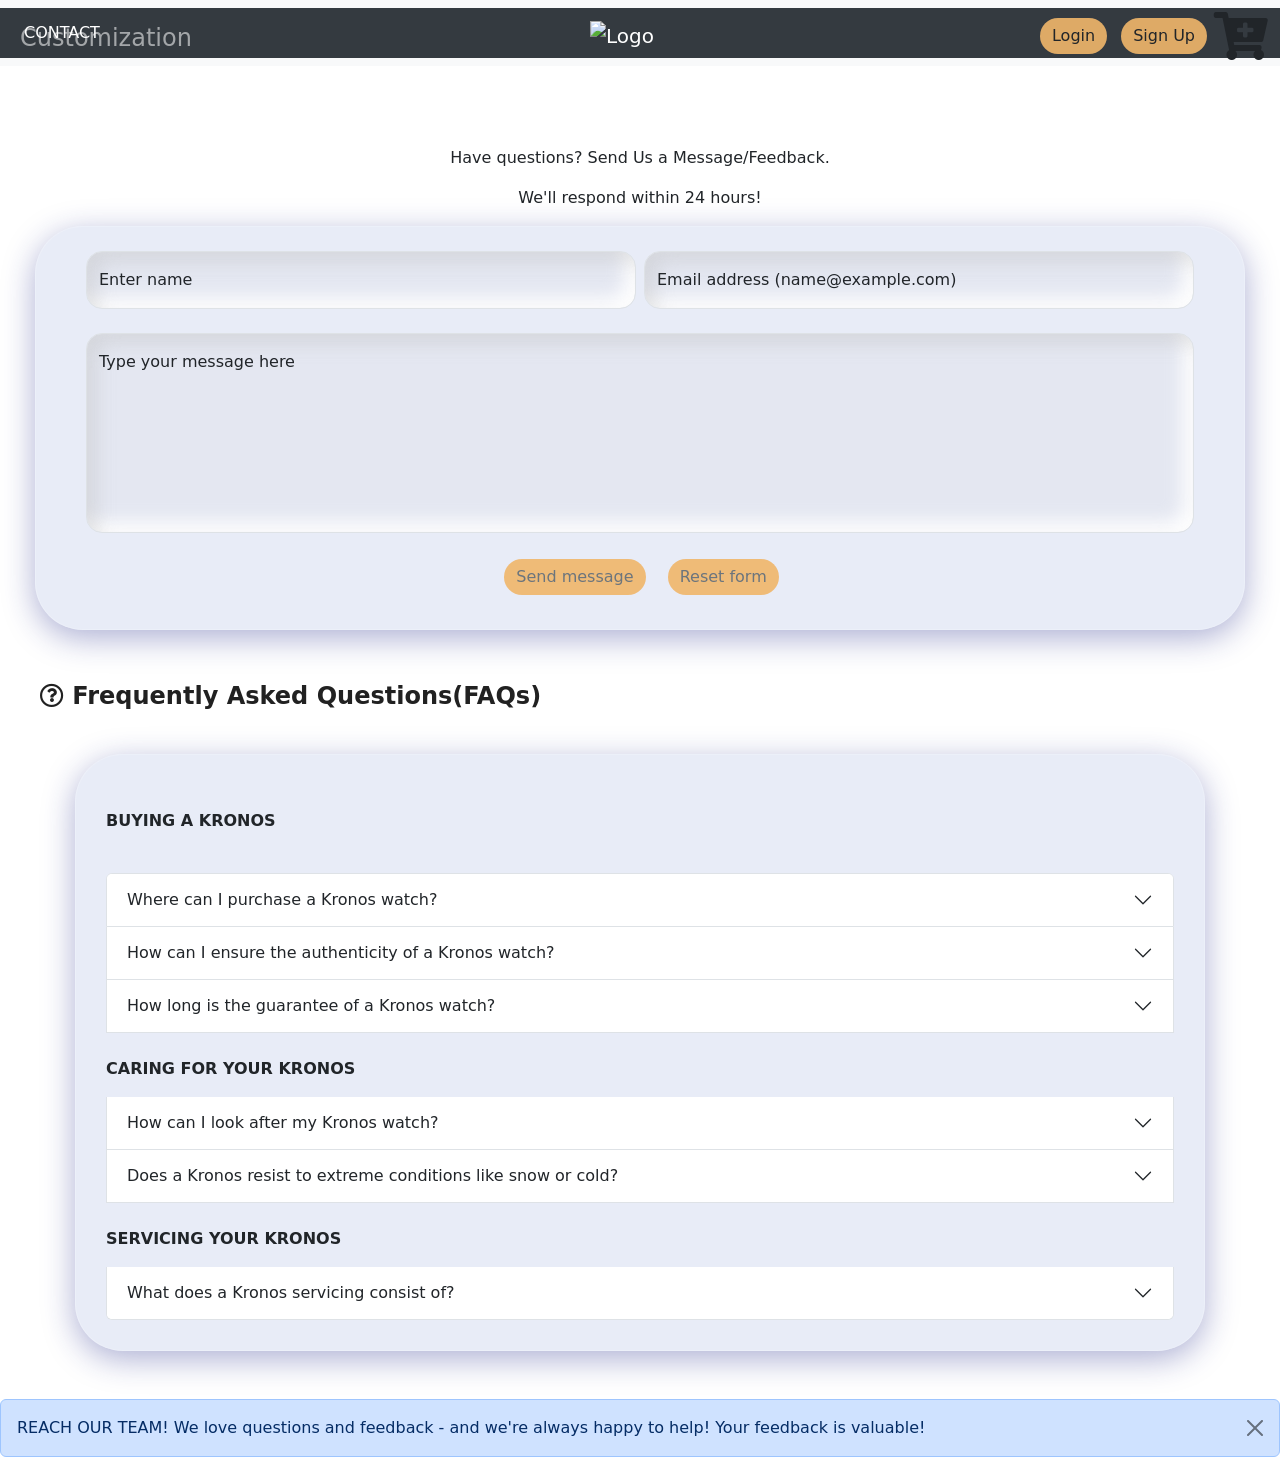
==== Customer Care Page/customer.html @ 42b0fab1 "Update customer.html" ====
<!DOCTYPE html>
<html lang="en">
<head>
    <meta charset="UTF-8">
    <meta http-equiv="X-UA-Compatible" content="IE=edge">
    <meta name="viewport" content="width=device-width, initial-scale=1.0">
    <title>Customer Care</title>
    <link rel="stylesheet" href="https://cdnjs.cloudflare.com/ajax/libs/font-awesome/5.15.2/css/all.min.css"
        integrity="sha512-HK5fgLBL+xu6dm/Ii3z4xhlSUyZgTT9tuc/hSrtw6uzJOvgRr2a9jyxxT1ely+B+xFAmJKVSTbpM/CuL7qxO8w=="
        crossorigin="anonymous" />
    <link href="https://cdn.jsdelivr.net/npm/bootstrap@5.0.2/dist/css/bootstrap.min.css" rel="stylesheet"
        integrity="sha384-EVSTQN3/azprG1Anm3QDgpJLIm9Nao0Yz1ztcQTwFspd3yD65VohhpuuCOmLASjC" crossorigin="anonymous">
    <link rel="stylesheet" href="kronos_CustomerCare_Page.css">
</head>
<body>
    <!--Navbar-->
    <nav class="navbar fixed-top navbar-expand-lg navbar-dark ">
        <div class="container-fluid">
            <!--Toggle Button-->
            <button class="navbar-toggler" type="button" data-bs-toggle="collapse"
                data-bs-target="#navbarSupportedContent" aria-controls="navbarSupportedContent" aria-expanded="false"
                aria-label="Toggle navigation">
                <span class="navbar-toggler-icon"></span>
            </button>
            <div class="collapse navbar-collapse" id="navbarSupportedContent">
                <!--Unordered list-->
                <ul class="navbar-nav me-auto mb-auto mb-lg-auto">
                    <li class="nav-item">
                        <a class="nav-link mt-1" style="font-size: 1.5rem;" aria-current="page"
                            href="#">Customization</a>
                            
                    </li>
                   
                    
                </ul>
                <a class="navbar-brand brand d-flex justify-content-center"><img
                <a class="navbar-brand brand d-flex justify-content-center" href="customer.html"><img
                        src="Images/KRONOS_logo-removebg-preview-removebg-preview.png" alt="Logo"></a>
                <!--Login-->

                <!-- Button trigger modal -->
                <button type="button" class="btn btn1" data-bs-toggle="modal" data-bs-target="#LoginModal">
                    Login
                </button>
                <!--Sign Up-->
                <!-- Button trigger modal -->
                <button type="button" class="btn btn1" data-bs-toggle="modal" data-bs-target="#SignupModal">
                    Sign Up
                </button>
                <i class="fa fa-duotone fa-cart-plus" style="font-size:3rem;"></i>
            </div>
    </nav>
    <!-- Modal -->
    <div class="modal fade" id="LoginModal" tabindex="-1" aria-labelledby="LoginModalLabel" aria-hidden="true">
        <div class="modal-dialog">
            <div class="modal-content">
                <div class="modal-header text-dark bg1">
                    <h5 class="modal-title" id="LoginModalLabel">Login</h5>
                    <button type="button" class="btn-close" data-bs-dismiss="modal" aria-label="Close"></button>
                </div>
                <div class="modal-body text-dark bg1">
                    <!--Form-->
                    <form>
                        <div class="mb-3">
                            <label for="exampleInputEmail1" class="form-label">Email
                                address</label>
                            <input type="email" class="form-control" id="exampleInputEmail1"
                                aria-describedby="emailHelp">
                            <div id="emailHelp" class="form-text">We'll never share your email
                                with anyone else.</div>
                        </div>
                        <div class="mb-3">
                            <label for="exampleInputPassword1" class="form-label">Password</label>
                            <input type="password" class="form-control" id="exampleInputPassword1">
                        </div>
                        <div class="mb-3 form-check">
                            <input type="checkbox" class="form-check-input" id="exampleCheck1">
                            <label class="form-check-label" for="exampleCheck1">Check me
                                out</label>
                        </div>
                        <button type="submit" class="btn btn-primary" data-bs-dismiss="modal">Submit</button>
                    </form>
                </div>
                <div class="modal-footer text-dark bg1">
                    <button type="button" class="btn btn-secondary" data-bs-dismiss="modal">Close</button>
                </div>
            </div>
        </div>
    </div>
    </div>
    <!-- Modal -->
    <div class="modal fade" id="SignupModal" tabindex="-1" aria-labelledby="SignupModalLabel" aria-hidden="true">
        <div class="modal-dialog">
            <div class="modal-content">
                <div class="modal-header text-dark bg1">
                    <h5 class="modal-title" id="SignupModalLabel">Sign Up</h5>
                    <button type="button" class="btn-close" data-bs-dismiss="modal" aria-label="Close"></button>
                </div>
                <div class="modal-body text-dark bg1">
                    <form>
                        <div class="mb-3">
                            <label for="exampleInputEmail1" class="form-label">Email
                                address</label>
                            <input type="email" class="form-control" id="exampleInputEmail2"
                                aria-describedby="emailHelp">
                            <div id="emailHelp2" class="form-text">We'll never share your email
                                with anyone else.</div>
                        </div>
                        <div class="mb-3">
                            <label for="exampleInputPassword1" class="form-label">Password</label>
                            <input type="password" class="form-control" id="exampleInputPassword2">
                        </div>
                        <div class="mb-3">
                            <label for="exampleInputPassword1" class="form-label">Confirm
                                Password</label>
                            <input type="password" class="form-control" id="exampleInputPassword3">
                        </div>
                        <button type="submit" class="btn btn-primary" data-bs-dismiss="modal">Submit</button>
                    </form>
                </div>
                <div class="modal-footer text-dark bg1">
                    <button type="button" class="btn btn-secondary" data-bs-dismiss="modal">Close</button>
                </div>
            </div>
        </div>
    </div>
    </div>
    <!--CONTACT NAVBAR-->
     <nav class="navbar navbar-expand-lg navbar-light bg-light">
        <div class="container-fluid" style="background-color: #343A40; height: 50px;">
            <span style="color: white; margin-left: 12px;">CONTACT</span>
            <button class="navbar-toggler" type="button" data-bs-toggle="collapse"
                data-bs-target="#navbarSupportedContent" aria-controls="navbarSupportedContent" aria-expanded="false"
                aria-label="Toggle navigation">
                <span class="navbar-toggler-icon"></span>
            </button>
        </div>
    </nav> 
    <!--Paragraph-->
    <div class="main1" style="text-align: center;">
        <p>Have questions? Send Us a Message/Feedback.</p>
        <p> We'll respond within 24 hours!</p>
    </div>
    <!--FORM-->
    <div class="container1"><br>
        <form style="text-align: center;">
            <div class="main2" style="margin-left: 50px; margin-right: 50px;">
                <div class="row g-2">
                    <div class="col-md">
                        <div class="form-floating">
                            <input type="email" class="form-control" id="floatingInputGrid"
                                placeholder="name@example.com">
                            <label for="floatingInputGrid">Enter name</label>
                        </div>
                    </div>
                    <div class="col-md">
                        <div class="form-floating">
                            <input type="email" class="form-control" id="floatingInputGrid"
                                placeholder="name@example.com">
                            <label for="floatingInputGrid">Email address (name@example.com)</label>
                        </div>
                    </div>
                </div><br>
                <div class="mb-3">
                    <div class="form-floating">
                        <input type="email" class="form-control" id="floatingInputGrid" placeholder="name@example.com"
                            style="height: 200px;">
                        <label for="floatingInputGrid">Type your message here</label>
                    </div>
                </div>
            </div>
            <!--Send Message Button-->
            <button type="submit" class="btn  btn-outline-secondary" style="margin: 10px;">
                Send message
            </button>
            <!--Reset Form Button-->
            <button type="reset" class="btn btn-outline-secondary">
                Reset form
            </button>
        </form><br>
    </div><br><br>
    <!--FAQs Accordian-->
    <div class="accordion accordion-flush" id="accordionFlushExample" style="margin-left:40px; margin-right: 40px;">
        <p style="font-size:x-large; color: #212121;"><b><i class="far fa-question-circle"></i> Frequently Asked
                Questions(FAQs)</b></p><br>
        <div class="container2" style="padding: 30px;"><br>
            <p><b>BUYING A KRONOS</b></p><br>
            <!--1st-->
            <div class="accordion-item">
                <h2 class="accordion-header" id="flush-headingOne">
                    <button class="accordion-button collapsed" type="button" data-bs-toggle="collapse"
                        data-bs-target="#flush-collapseOne" aria-expanded="false" aria-controls="flush-collapseOne">
                        Where can I purchase a Kronos watch?
                    </button>
                </h2>
                <div id="flush-collapseOne" class="accordion-collapse collapse" aria-labelledby="flush-headingOne"
                    data-bs-parent="#accordionFlushExample">
                    <div class="accordion-body">New and genuine Kronos watches are exclusively sold by Official Kronos
                        Retailers, who warrant the authenticity of your Kronos and ensure its international five-year
                        guarantee.</div>
                </div>
            </div>
            <!--2nd-->
            <div class="accordion-item">
                <h2 class="accordion-header" id="flush-headingTwo">
                    <button class="accordion-button collapsed" type="button" data-bs-toggle="collapse"
                        data-bs-target="#flush-collapseTwo" aria-expanded="false" aria-controls="flush-collapseTwo">
                        How can I ensure the authenticity of a Kronos watch?
                    </button>
                </h2>
                <div id="flush-collapseTwo" class="accordion-collapse collapse" aria-labelledby="flush-headingTwo"
                    data-bs-parent="#accordionFlushExample">
                    <div class="accordion-body">Kronos watches should be only purchased from Official Kronos Retailers,
                        who
                        are authorized to sell and maintain Kronos watches. With the necessary skill, training, know-how
                        and
                        special equipment on site, they guarantee the authenticity of each and every part of your Rolex,
                        and
                        can ensure its reliability over time.</div>
                </div>
            </div>
            <!--3rd-->
            <div class="accordion-item">
                <h2 class="accordion-header" id="flush-headingThree">
                    <button class="accordion-button collapsed" type="button" data-bs-toggle="collapse"
                        data-bs-target="#flush-collapseThree" aria-expanded="false" aria-controls="flush-collapseThree">
                        How long is the guarantee of a Kronos watch?
                    </button>
                </h2>
                <div id="flush-collapseThree" class="accordion-collapse collapse" aria-labelledby="flush-headingThree"
                    data-bs-parent="#accordionFlushExample">
                    <div class="accordion-body">All new Kronos watches have an international five-year guarantee that
                        will
                        be completed and dated by your Official Kronos Retailer at the time of purchase and registered
                        with
                        Kronos.</div>
                </div>
            </div><br>
            <p><b>CARING FOR YOUR KRONOS</b></p>
            <!--4th-->
            <div class="accordion-item">
                <h2 class="accordion-header" id="flush-headingFour">
                    <button class="accordion-button collapsed" type="button" data-bs-toggle="collapse"
                        data-bs-target="#flush-collapseFour" aria-expanded="false" aria-controls="flush-collapseFour">
                        How can I look after my Kronos watch?
                    </button>
                </h2>
                <div id="flush-collapseFour" class="accordion-collapse collapse" aria-labelledby="flush-headingFour"
                    data-bs-parent="#accordionFlushExample">
                    <div class="accordion-body">You can help preserve its lustre by cleaning it occasionally with a
                        microfiber cloth. You can also wash the case and bracelet (except leather straps) from time to
                        time
                        using soapy water and a soft brush. After wearing your watch in the sea, it is important to
                        rinse it
                        with fresh water to remove any salt and sand deposits. Before cleaning your watch, always ensure
                        that the winding crown is screwed down properly against the case to guarantee waterproofness.
                    </div>
                </div>
            </div>
            <!--5th-->
            <div class="accordion-item">
                <h2 class="accordion-header" id="flush-headingFive">
                    <button class="accordion-button collapsed" type="button" data-bs-toggle="collapse"
                        data-bs-target="#flush-collapseFive" aria-expanded="false" aria-controls="flush-collapseFive">
                        Does a Kronos resist to extreme conditions like snow or cold?
                    </button>
                </h2>
                <div id="flush-collapseFive" class="accordion-collapse collapse" aria-labelledby="flush-headingFive"
                    data-bs-parent="#accordionFlushExample">
                    <div class="accordion-body">Kronos watches have proved themselves from the start in the most extreme
                        conditions imaginable – from the depths of the deepest oceans to the summits of the highest
                        mountains,
                        in the air and on the race track. Moreover, to ensure that all Rolex watches can live up to
                        these
                        high
                        expectations, every single one is tested to extremes before it is allowed to leave the Rolex
                        site.
                    </div>
                </div>
            </div><br>
            <p><b>SERVICING YOUR KRONOS</b></p>
            <!--6th-->
            <div class="accordion-item">
                <h2 class="accordion-header" id="flush-headingSix">
                    <button class="accordion-button collapsed" type="button" data-bs-toggle="collapse"
                        data-bs-target="#flush-collapseSix" aria-expanded="false" aria-controls="flush-collapseSix">
                        What does a Kronos servicing consist of?
                    </button>
                </h2>
                <div id="flush-collapseSix" class="accordion-collapse collapse" aria-labelledby="flush-headingSix"
                    data-bs-parent="#accordionFlushExample">
                    <div class="accordion-body">When your watch is serviced by Kronos, the watch is completely
                        dismantled
                        and
                        all of its components are ultrasonically cleaned. Each individual component is closely examined
                        and
                        those that no longer meet Kronos's functional and aesthetic specifications are replaced with
                        genuine
                        Kronos parts. The movement is carefully lubricated then electronically tested to guarantee its
                        timing
                        accuracy; the case and the metal bracelet are meticulously refinished to restore their lustre.
                        Your
                        Kronos then undergoes a series of rigorous technical tests and checks to guarantee its
                        waterproofness,
                        power reserve and precision. After a complete Kronos service, your watch is covered by a service
                        guarantee.</div>
                </div>
            </div>
        </div>
    </div><br><br>
    <!--Alert-->
    <div class="alert alert-primary alert-dismissible fade show" role="alert">
        REACH OUR TEAM! We love questions and feedback - and we're always happy to help! Your feedback is valuable!
        <button type="button" class="btn-close" data-bs-dismiss="alert" aria-label="Close"></button>
    </div>
    <script src="https://cdn.jsdelivr.net/npm/bootstrap@5.0.2/dist/js/bootstrap.bundle.min.js"
        integrity="sha384-MrcW6ZMFYlzcLA8Nl+NtUVF0sA7MsXsP1UyJoMp4YLEuNSfAP+JcXn/tWtIaxVXM"
        crossorigin="anonymous"></script>
</body>
</html>
---- Customer Care Page/kronos_CustomerCare_Page.css ----
.navbar{
    background-color: transparent;
}
.navbar:hover{
    background-color: rgba(187, 182, 182, 0.582);
}
.main1{
    margin-top: 5rem;
}
.brand{
    position: absolute;
    left: 50%;
    margin-left: -50px !important;
    display: block;
}

.container1,.container2{
    background: rgba(105, 127, 199, 0.15);
box-shadow: 0 8px 32px 0 rgba( 31, 38, 135, 0.37 );
backdrop-filter: blur( 4.0px );
-webkit-backdrop-filter: blur( 4.0px );
border-radius: 3rem;
border: 1px solid rgba( 255, 255, 255, 0.18 );
margin-right: 35px;
    margin-left: 35px;
}
.form-control{
    border-radius: 1rem;
background: #e2e6eea8;
box-shadow: inset 10px 10px 18px #b5b5b557,
            inset -10px -10px 18px #ffffff;
}
.btn {
    margin: 7px;
    border: none;
    border-radius: 100px;
    background-color:rgba(240, 182, 106, 0.911) ;
}
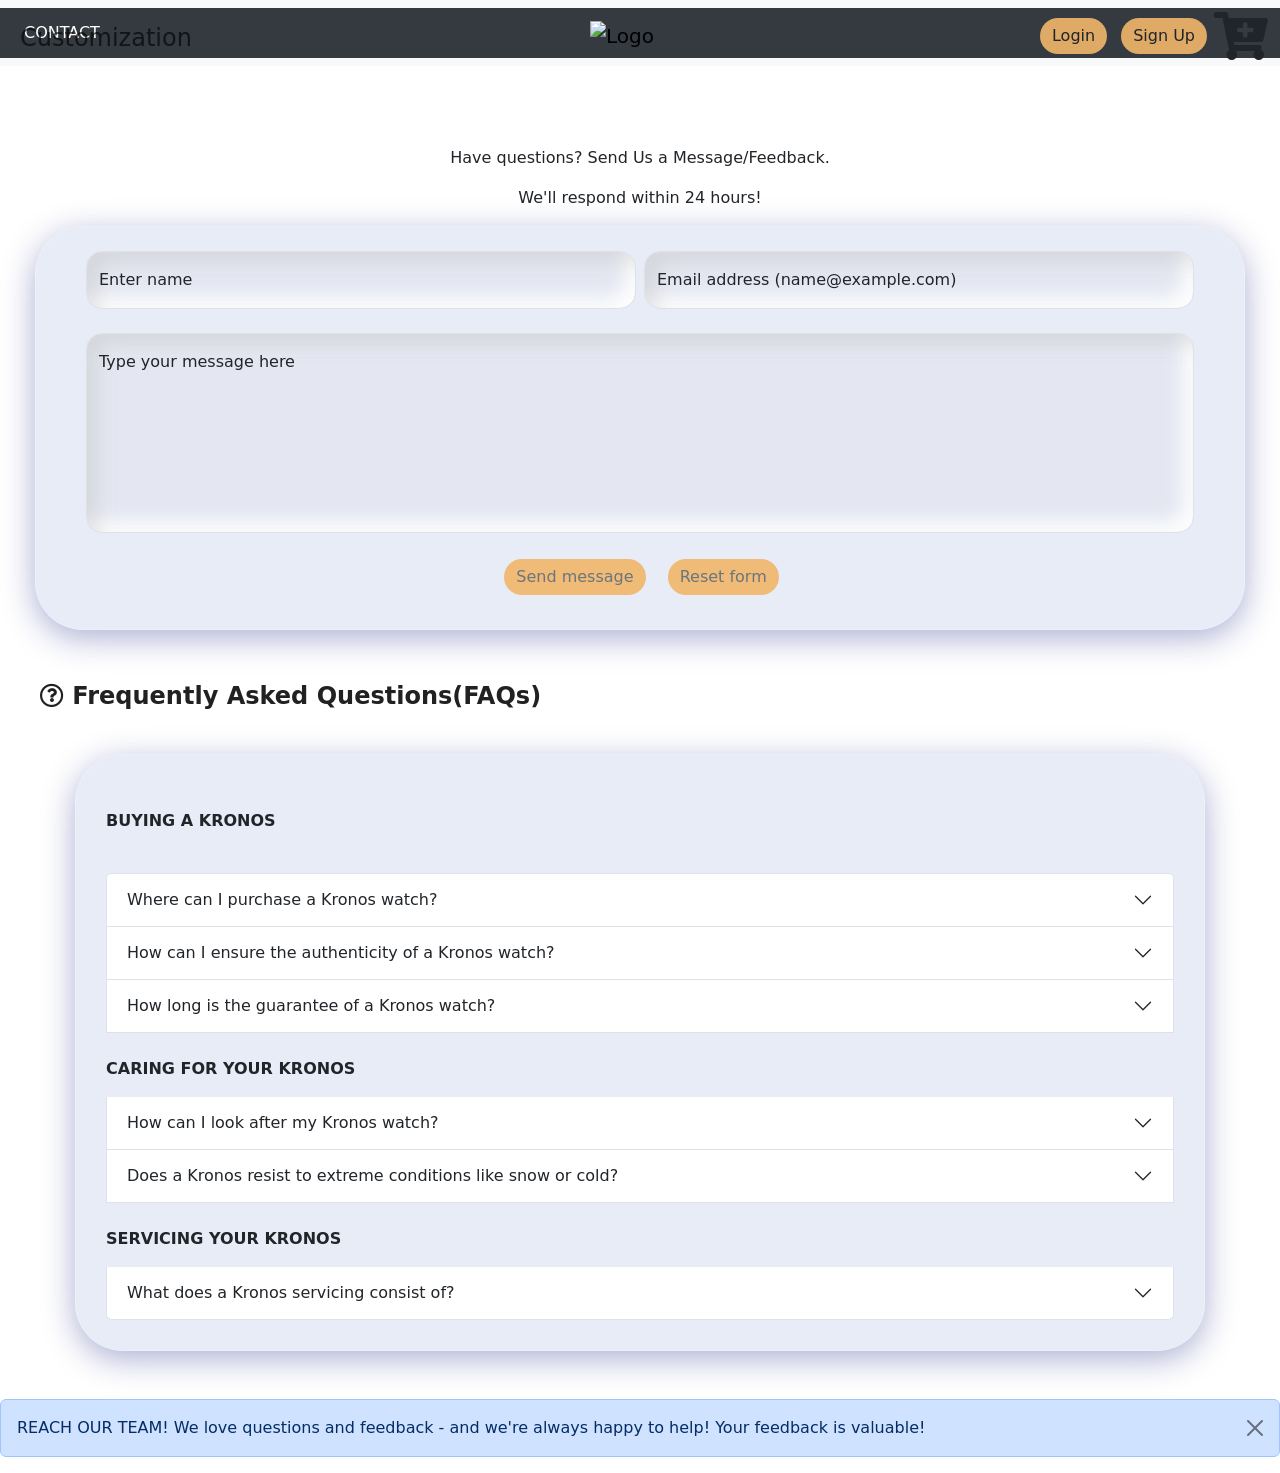
==== commit b53822e0: "Update customer.html" ====
--- a/Customer Care Page/customer.html
+++ b/Customer Care Page/customer.html
@@ -14,7 +14,7 @@
 </head>
 <body>
     <!--Navbar-->
-    <nav class="navbar fixed-top navbar-expand-lg navbar-dark ">
+    <nav class="navbar fixed-top navbar-expand-lg navbar-light ">
         <div class="container-fluid">
             <!--Toggle Button-->
             <button class="navbar-toggler" type="button" data-bs-toggle="collapse"
@@ -34,7 +34,8 @@
                     
                 </ul>
                 <a class="navbar-brand brand d-flex justify-content-center"><img
-                <a class="navbar-brand brand d-flex justify-content-center" href="customer.html"><img
+                 <a class="navbar-brand brand d-flex justify-content-center" href="customer.html"><img
+                                                                                                                                              
                         src="Images/KRONOS_logo-removebg-preview-removebg-preview.png" alt="Logo"></a>
                 <!--Login-->
 
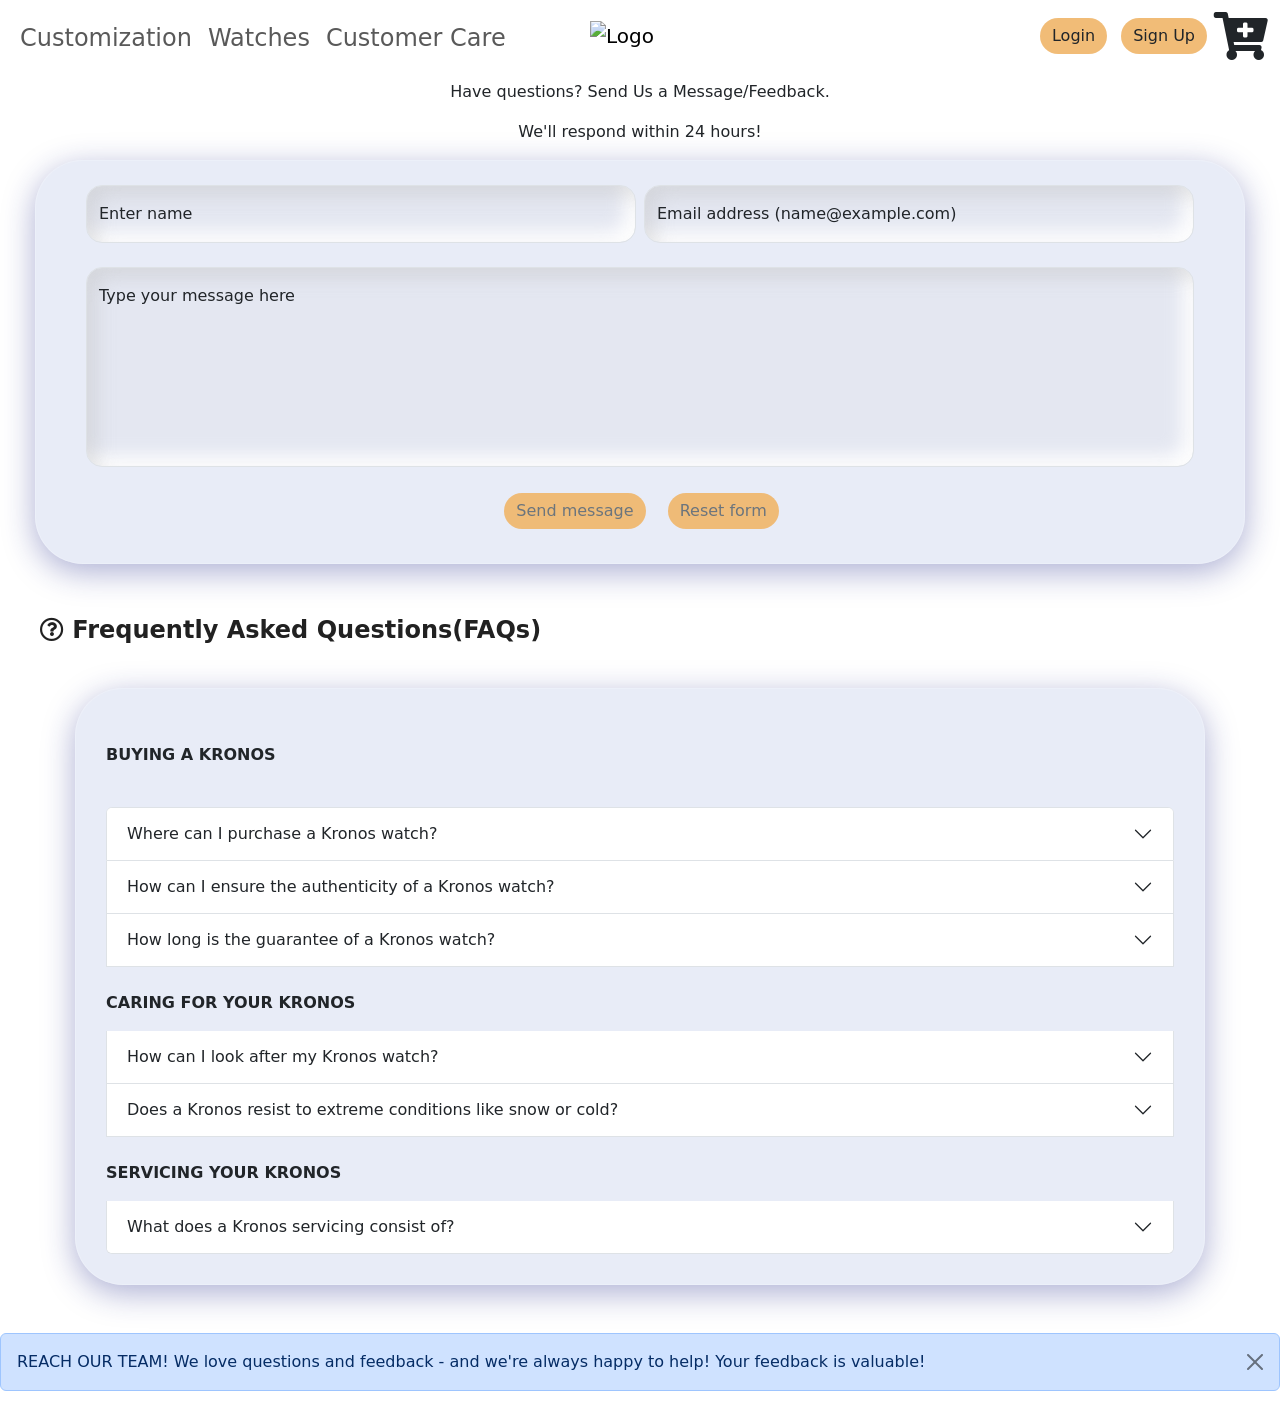
==== commit 21c22aa0: "Update customer.html" ====
--- a/Customer Care Page/customer.html
+++ b/Customer Care Page/customer.html
@@ -1,10 +1,12 @@
 <!DOCTYPE html>
 <html lang="en">
+
 <head>
     <meta charset="UTF-8">
     <meta http-equiv="X-UA-Compatible" content="IE=edge">
     <meta name="viewport" content="width=device-width, initial-scale=1.0">
     <title>Customer Care</title>
+
     <link rel="stylesheet" href="https://cdnjs.cloudflare.com/ajax/libs/font-awesome/5.15.2/css/all.min.css"
         integrity="sha512-HK5fgLBL+xu6dm/Ii3z4xhlSUyZgTT9tuc/hSrtw6uzJOvgRr2a9jyxxT1ely+B+xFAmJKVSTbpM/CuL7qxO8w=="
         crossorigin="anonymous" />
@@ -12,10 +14,12 @@
         integrity="sha384-EVSTQN3/azprG1Anm3QDgpJLIm9Nao0Yz1ztcQTwFspd3yD65VohhpuuCOmLASjC" crossorigin="anonymous">
     <link rel="stylesheet" href="kronos_CustomerCare_Page.css">
 </head>
+
 <body>
     <!--Navbar-->
     <nav class="navbar fixed-top navbar-expand-lg navbar-light ">
         <div class="container-fluid">
+
             <!--Toggle Button-->
             <button class="navbar-toggler" type="button" data-bs-toggle="collapse"
                 data-bs-target="#navbarSupportedContent" aria-controls="navbarSupportedContent" aria-expanded="false"
@@ -27,30 +31,41 @@
                 <ul class="navbar-nav me-auto mb-auto mb-lg-auto">
                     <li class="nav-item">
                         <a class="nav-link mt-1" style="font-size: 1.5rem;" aria-current="page"
-                            href="#">Customization</a>
-                            
+                            href="../Customizations Page/Customizations.html">Customization</a>
                     </li>
-                   
-                    
+                    <li class="nav-item">
+                        <a class="nav-link mt-1" style="font-size: 1.5rem;" aria-current="page" href="../Watches Page/Watches_Page.html">Watches</a>
+                    </li>
+                    <li class="nav-item">
+                        <a class="nav-link mt-1" style="font-size: 1.5rem;" aria-current="page"
+                            href="customer.html">Customer Care</a>
+                    </li>
                 </ul>
-                <a class="navbar-brand brand d-flex justify-content-center"><img
-                 <a class="navbar-brand brand d-flex justify-content-center" href="customer.html"><img
-                                                                                                                                              
-                        src="Images/KRONOS_logo-removebg-preview-removebg-preview.png" alt="Logo"></a>
+                <a class="navbar-brand brand d-flex justify-content-center" href="../index.html"><img
+                        src="Images\KRONOS_logo-removebg-preview-removebg-preview.png" alt="Logo" /></a>
                 <!--Login-->
 
                 <!-- Button trigger modal -->
                 <button type="button" class="btn btn1" data-bs-toggle="modal" data-bs-target="#LoginModal">
                     Login
                 </button>
+
+
+
                 <!--Sign Up-->
+
                 <!-- Button trigger modal -->
                 <button type="button" class="btn btn1" data-bs-toggle="modal" data-bs-target="#SignupModal">
                     Sign Up
                 </button>
+
+
+
+
                 <i class="fa fa-duotone fa-cart-plus" style="font-size:3rem;"></i>
             </div>
     </nav>
+
     <!-- Modal -->
     <div class="modal fade" id="LoginModal" tabindex="-1" aria-labelledby="LoginModalLabel" aria-hidden="true">
         <div class="modal-dialog">
@@ -89,6 +104,7 @@
         </div>
     </div>
     </div>
+
     <!-- Modal -->
     <div class="modal fade" id="SignupModal" tabindex="-1" aria-labelledby="SignupModalLabel" aria-hidden="true">
         <div class="modal-dialog">
@@ -126,8 +142,9 @@
         </div>
     </div>
     </div>
+
     <!--CONTACT NAVBAR-->
-     <nav class="navbar navbar-expand-lg navbar-light bg-light">
+    <!-- <nav class="navbar navbar-expand-lg navbar-light bg-light">
         <div class="container-fluid" style="background-color: #343A40; height: 50px;">
             <span style="color: white; margin-left: 12px;">CONTACT</span>
             <button class="navbar-toggler" type="button" data-bs-toggle="collapse"
@@ -136,17 +153,21 @@
                 <span class="navbar-toggler-icon"></span>
             </button>
         </div>
-    </nav> 
+    </nav> -->
+
     <!--Paragraph-->
     <div class="main1" style="text-align: center;">
         <p>Have questions? Send Us a Message/Feedback.</p>
         <p> We'll respond within 24 hours!</p>
     </div>
+
     <!--FORM-->
     <div class="container1"><br>
         <form style="text-align: center;">
             <div class="main2" style="margin-left: 50px; margin-right: 50px;">
+
                 <div class="row g-2">
+
                     <div class="col-md">
                         <div class="form-floating">
                             <input type="email" class="form-control" id="floatingInputGrid"
@@ -154,6 +175,7 @@
                             <label for="floatingInputGrid">Enter name</label>
                         </div>
                     </div>
+
                     <div class="col-md">
                         <div class="form-floating">
                             <input type="email" class="form-control" id="floatingInputGrid"
@@ -164,28 +186,34 @@
                 </div><br>
                 <div class="mb-3">
                     <div class="form-floating">
+
                         <input type="email" class="form-control" id="floatingInputGrid" placeholder="name@example.com"
                             style="height: 200px;">
                         <label for="floatingInputGrid">Type your message here</label>
                     </div>
                 </div>
             </div>
+
             <!--Send Message Button-->
             <button type="submit" class="btn  btn-outline-secondary" style="margin: 10px;">
                 Send message
             </button>
+
             <!--Reset Form Button-->
             <button type="reset" class="btn btn-outline-secondary">
                 Reset form
             </button>
         </form><br>
     </div><br><br>
+
     <!--FAQs Accordian-->
     <div class="accordion accordion-flush" id="accordionFlushExample" style="margin-left:40px; margin-right: 40px;">
+
         <p style="font-size:x-large; color: #212121;"><b><i class="far fa-question-circle"></i> Frequently Asked
                 Questions(FAQs)</b></p><br>
         <div class="container2" style="padding: 30px;"><br>
             <p><b>BUYING A KRONOS</b></p><br>
+
             <!--1st-->
             <div class="accordion-item">
                 <h2 class="accordion-header" id="flush-headingOne">
@@ -201,6 +229,7 @@
                         guarantee.</div>
                 </div>
             </div>
+
             <!--2nd-->
             <div class="accordion-item">
                 <h2 class="accordion-header" id="flush-headingTwo">
@@ -220,6 +249,7 @@
                         can ensure its reliability over time.</div>
                 </div>
             </div>
+
             <!--3rd-->
             <div class="accordion-item">
                 <h2 class="accordion-header" id="flush-headingThree">
@@ -237,7 +267,9 @@
                         Kronos.</div>
                 </div>
             </div><br>
+
             <p><b>CARING FOR YOUR KRONOS</b></p>
+
             <!--4th-->
             <div class="accordion-item">
                 <h2 class="accordion-header" id="flush-headingFour">
@@ -258,7 +290,9 @@
                     </div>
                 </div>
             </div>
+
             <!--5th-->
+
             <div class="accordion-item">
                 <h2 class="accordion-header" id="flush-headingFive">
                     <button class="accordion-button collapsed" type="button" data-bs-toggle="collapse"
@@ -279,8 +313,11 @@
                     </div>
                 </div>
             </div><br>
+
             <p><b>SERVICING YOUR KRONOS</b></p>
+
             <!--6th-->
+
             <div class="accordion-item">
                 <h2 class="accordion-header" id="flush-headingSix">
                     <button class="accordion-button collapsed" type="button" data-bs-toggle="collapse"
@@ -309,13 +346,16 @@
             </div>
         </div>
     </div><br><br>
+
     <!--Alert-->
     <div class="alert alert-primary alert-dismissible fade show" role="alert">
         REACH OUR TEAM! We love questions and feedback - and we're always happy to help! Your feedback is valuable!
         <button type="button" class="btn-close" data-bs-dismiss="alert" aria-label="Close"></button>
     </div>
+
     <script src="https://cdn.jsdelivr.net/npm/bootstrap@5.0.2/dist/js/bootstrap.bundle.min.js"
         integrity="sha384-MrcW6ZMFYlzcLA8Nl+NtUVF0sA7MsXsP1UyJoMp4YLEuNSfAP+JcXn/tWtIaxVXM"
         crossorigin="anonymous"></script>
 </body>
+
 </html>
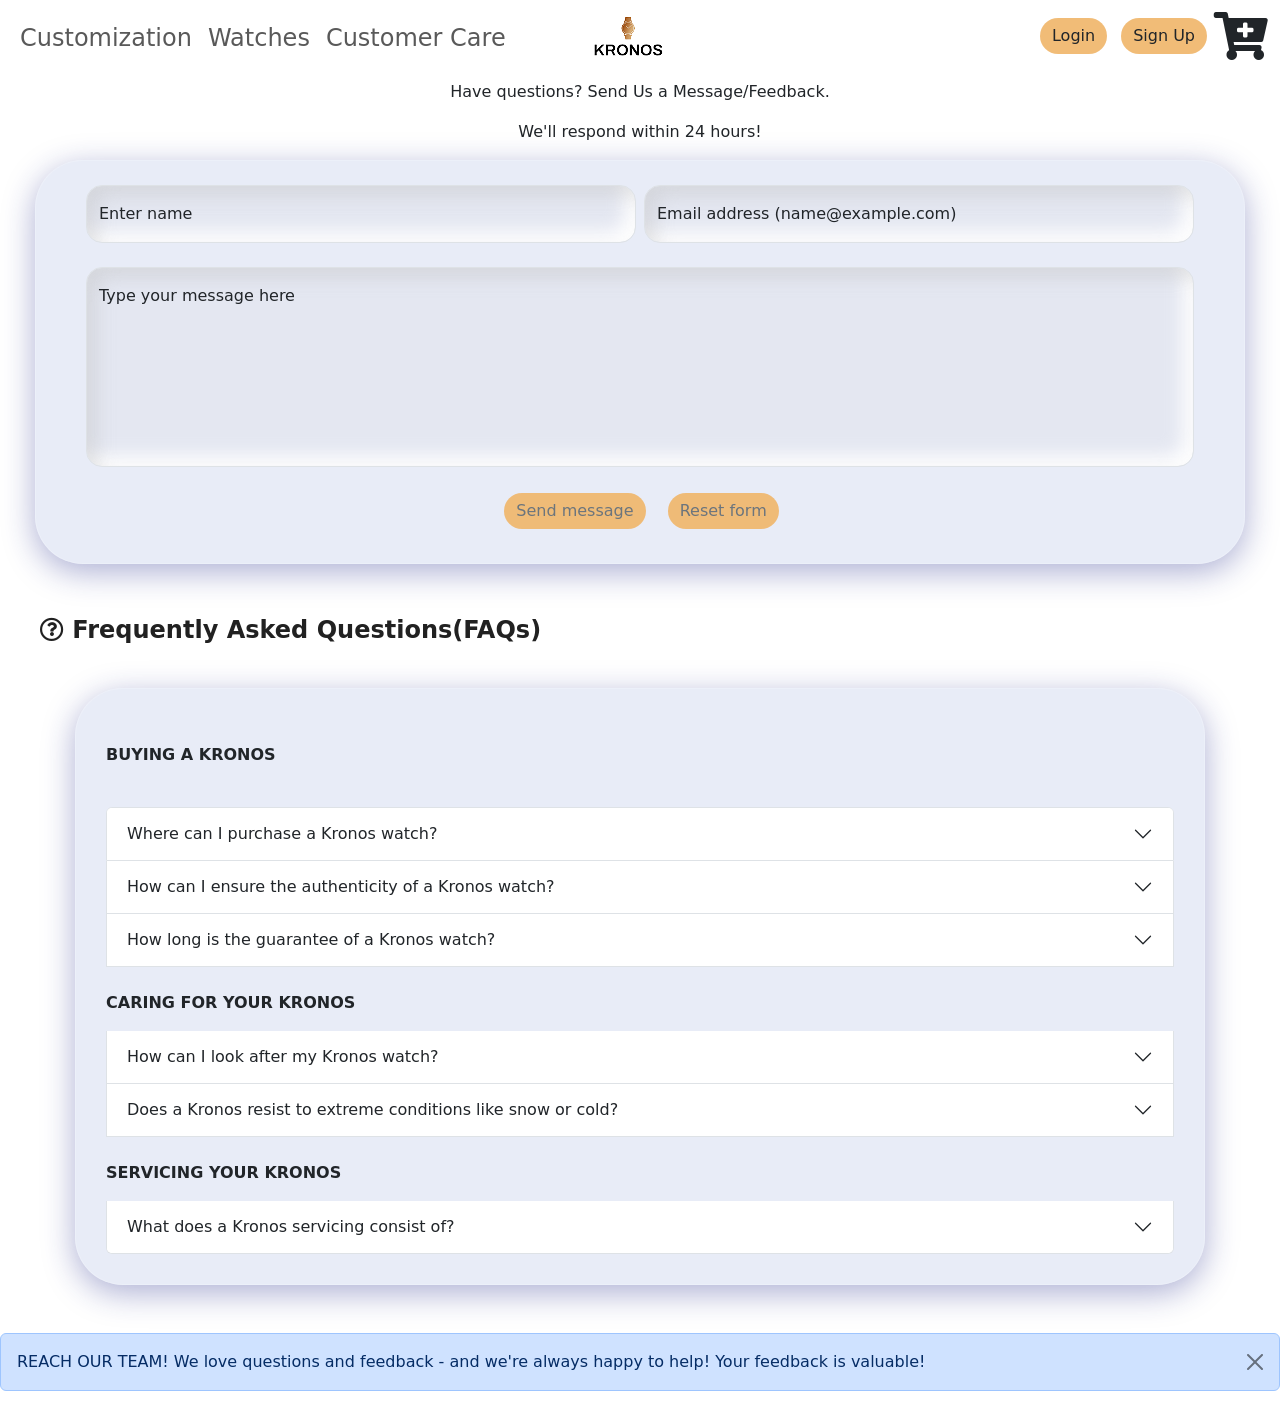
==== commit 8ae95e5b: "Update customer.html" ====
--- a/Customer Care Page/customer.html
+++ b/Customer Care Page/customer.html
@@ -42,7 +42,7 @@
                     </li>
                 </ul>
                 <a class="navbar-brand brand d-flex justify-content-center" href="../index.html"><img
-                        src="Images\KRONOS_logo-removebg-preview-removebg-preview.png" alt="Logo" /></a>
+                        src="Images/KRONOS_logo-removebg-preview-removebg-preview.png" alt="Logo" /></a>
                 <!--Login-->
 
                 <!-- Button trigger modal -->
--- a/Customer Care Page/kronos_CustomerCare_Page.css
+++ b/Customer Care Page/kronos_CustomerCare_Page.css
@@ -10,7 +10,7 @@
 .brand{
     position: absolute;
     left: 50%;
-    margin-left: -50px !important;
+    margin-left: -50px !important;  
     display: block;
 }
 
